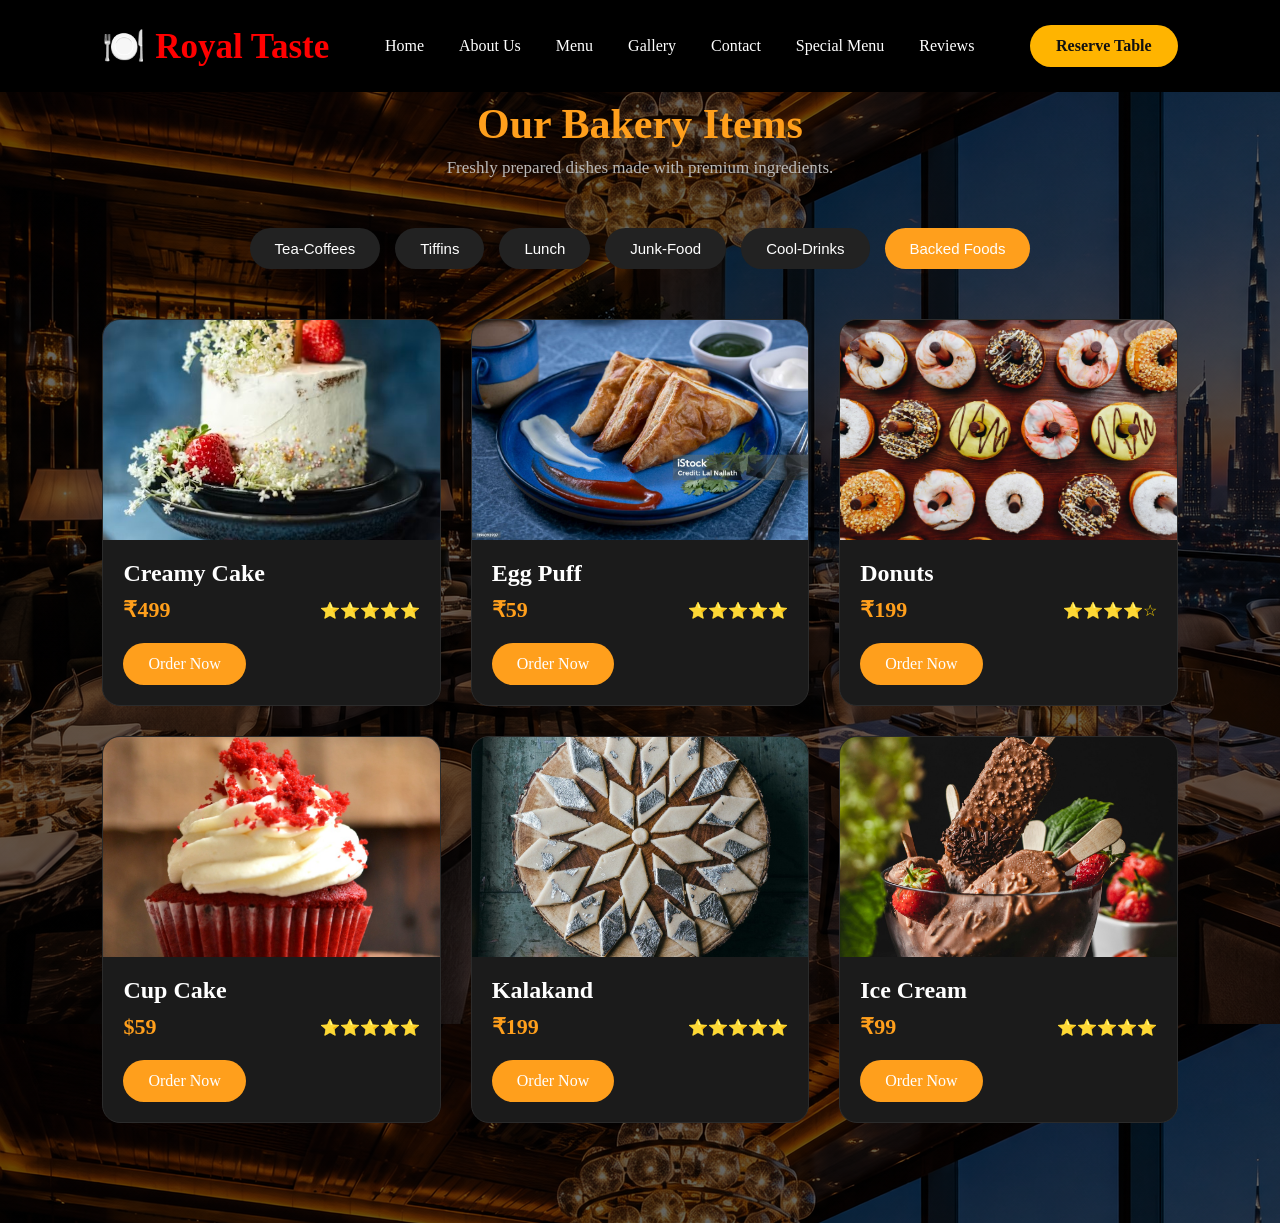
==== baked.html @ 838fa4b8 "initial project upload" ====
<html>
<head>
<title>Menu</title>
<style>
/* ================= MENU SECTION ================= */
*{
    margin:0;
    padding:0;
    box-sizing:border-box;
}
.menu{
    background:#111;
    padding:100px 8%;
    color:#fff;
    background:linear-gradient(rgba(0,0,0,.6),rgba(0,0,0,.6)),
    url("images/picture.png");
}

.section-title{
    text-align:center;
    margin-bottom:50px;
}

.section-title h2{
    font-size:42px;
    color:#ff9f1c;
    margin-bottom:10px;
}

.section-title p{
    color:#bbb;
    font-size:17px;
}

/* Filter Buttons */

.menu-filter{ 
    display:flex;
    justify-content:center;
    flex-wrap:wrap;
    gap:15px;
    margin-bottom:50px; 	
}

.menu-filter button{
    background:#222;
    color:#fff;
    border:none;
    padding:12px 25px;
    border-radius:30px;
    cursor:pointer;
    transition:.3s;
    font-size:15px;
}

.menu-filter button:hover,
.menu-filter .active{
    background:#ff9f1c;
    color:#fff;
}

/* Grid */

.menu-container{
    display:grid;
    grid-template-columns:repeat(auto-fit,minmax(280px,1fr));
    gap:30px;
}

/* Card */

.menu-card{
    background:#1b1b1b;
    border-radius:18px;
    overflow:hidden;
    transition:.4s;
    border:1px solid #2b2b2b;
}

.menu-card:hover{
    transform:translateY(-10px);
    box-shadow:0 15px 35px rgba(255,159,28,.2);
}

.menu-card img{
    width:100%;
    height:220px;
    object-fit:cover;
    transition:.4s;
}

.menu-card:hover img{
    transform:scale(1.08);
}

.menu-content{
    padding:20px;
}

.menu-content h3{
    margin-bottom:10px;
    font-size:24px;
}

.menu-content p{
    color:#aaa;
    line-height:1.6;
    margin-bottom:20px;
}

/* Price & Rating */

.menu-info{
    display:flex;
    justify-content:space-between;
    align-items:center;
    margin-bottom:20px;
}

.price{
    color:#ff9f1c;
    font-size:22px;
    font-weight:700;
}

.rating{
    color:#FFD700;
}

/* Button */

.order-btn{
    display:inline-block;
    text-decoration:none;
    background:#ff9f1c;
    color:#fff;
    padding:12px 25px;
    border-radius:30px;
    transition:.3s;
}

.order-btn:hover{
    background:#ffb347;
    transform:translateY(-3px);
}

/* Responsive */

@media(max-width:768px){

    .section-title h2{
        font-size:34px;
    }

    .menu-filter{
        gap:10px;
    }

    .menu-filter button{
        padding:10px 18px;
        font-size:14px;
    }

}
.navbar{

    width:100%;

    display:flex;
    justify-content:space-between;
    align-items:center;
    background-images:url("C:\Users\User\Desktop\my project1\images\picture1.jpeg");
    padding:25px 8%;

    position:fixed;

    top:0;
    left:0;

    backdrop-filter:blur(10px);

    background:black;

    z-index:1000;
}

.logo{

    font-size:35px;
    font-weight:700;
    color:red;
}

.logo i{

    margin-right:8px;
}

.nav-links{

    display:flex;
    list-style:none;
    gap:35px;
}

.nav-links a{

    text-decoration:none;
    color:white;
    transition:.3s;
    font-weight:500;
}

.nav-links a:hover{

    color:#ffb400;
}
.btn{

    text-decoration:none;
    background:#ffb400;
    color:#111;
    padding:12px 26px;
    border-radius:30px;
    font-weight:600;
    transition:.3s;
}

.btn:hover{

    background:white;
}
</style>
</head>
<body>
<header>

    <!-- Navigation -->

    <nav class="navbar">

        <div class="logo">
            🍽️ Royal Taste
        </div>

        <ul class="nav-links">
            <li><a href="index.html">Home</a></li>
            <li><a href="index.html" target="blank">About Us</a></li>
            <li><a href="#">Menu</a></li>
            <li><a href="index.html" target="blank">Gallery</a></li>
            <li><a href="index.html" target="blank">Contact</a></li>
            <li><a href="index.html" target="blank">Special Menu</a></li>
            <li><a href="index.html" target="blank">Reviews</a></li>
            
        </ul> 

        <a href="#table" class="btn">Reserve Table</a>
    </nav>
</header>
<section class="menu" id="menu">

    <div class="section-title">
        <h2>Our Bakery Items</h2>
        <p>Freshly prepared dishes made with premium ingredients.</p>
    </div>

    <div class="menu-filter">
        <a href="menu.html"><button>Tea-Coffees</button></a>
        <a href="tiffins.html"><button>Tiffins</button></a>
        <a href="lunch.html"><button>Lunch</button></a>
       <a href="junkfood.html"><button>Junk-Food</button></a>
        <a href="cool.html"><button>Cool-Drinks</button></a>
        <a href="baked.html"><button class="active">Backed Foods</button></a>
    </div>

    <div class="menu-container">

        <div class="menu-card">
            <img src="images\cake1.jpeg" alt="bake">
            <div class="menu-content">
                <h3>Creamy Cake</h3>
                <div class="menu-info">
                    <span class="price">₹499</span>
                    <span class="rating">⭐⭐⭐⭐⭐</span>
                </div>

                <a href="#" class="order-btn">Order Now</a>
            </div>
        </div>

        <div class="menu-card">
            <img src="images/puff.jpeg" alt="bake">
            <div class="menu-content">
                <h3>Egg Puff</h3>
                <div class="menu-info">
                    <span class="price">₹59</span>
                    <span class="rating">⭐⭐⭐⭐⭐</span>
                </div>

                <a href="#" class="order-btn">Order Now</a>
            </div>
        </div>

        <div class="menu-card">
            <img src="images/donuts.jpeg" alt="bake">
            <div class="menu-content">
                <h3>Donuts</h3>
                <div class="menu-info">
                    <span class="price">₹199</span>
                    <span class="rating">⭐⭐⭐⭐☆</span>
                </div>

                <a href="#" class="order-btn">Order Now</a>
            </div>
        </div>

        <div class="menu-card">
            <img src="images/cupcake.jpeg" alt="bake">
            <div class="menu-content">
                <h3>Cup Cake</h3>
                <div class="menu-info">
                    <span class="price">$59</span>
                    <span class="rating">⭐⭐⭐⭐⭐</span>
                </div>

                <a href="#" class="order-btn">Order Now</a>
            </div>
        </div>
        <div class="menu-card">
            <img src="images/kalakand.jpeg" alt="bake">
            <div class="menu-content">
                <h3>Kalakand</h3>
                <div class="menu-info">
                    <span class="price">₹199</span>
                    <span class="rating">⭐⭐⭐⭐⭐</span>
                </div>

                <a href="#" class="order-btn">Order Now</a>
            </div>
        </div>
         <div class="menu-card">
            <img src="images/icecreams.jpeg" alt="bake">
            <div class="menu-content">
                <h3>Ice Cream</h3>
                <div class="menu-info">
                    <span class="price">₹99</span>
                    <span class="rating">⭐⭐⭐⭐⭐</span>
                </div>

                <a href="#" class="order-btn">Order Now</a>
            </div>
        </div>
    </div>

</section>
</body>
</html>
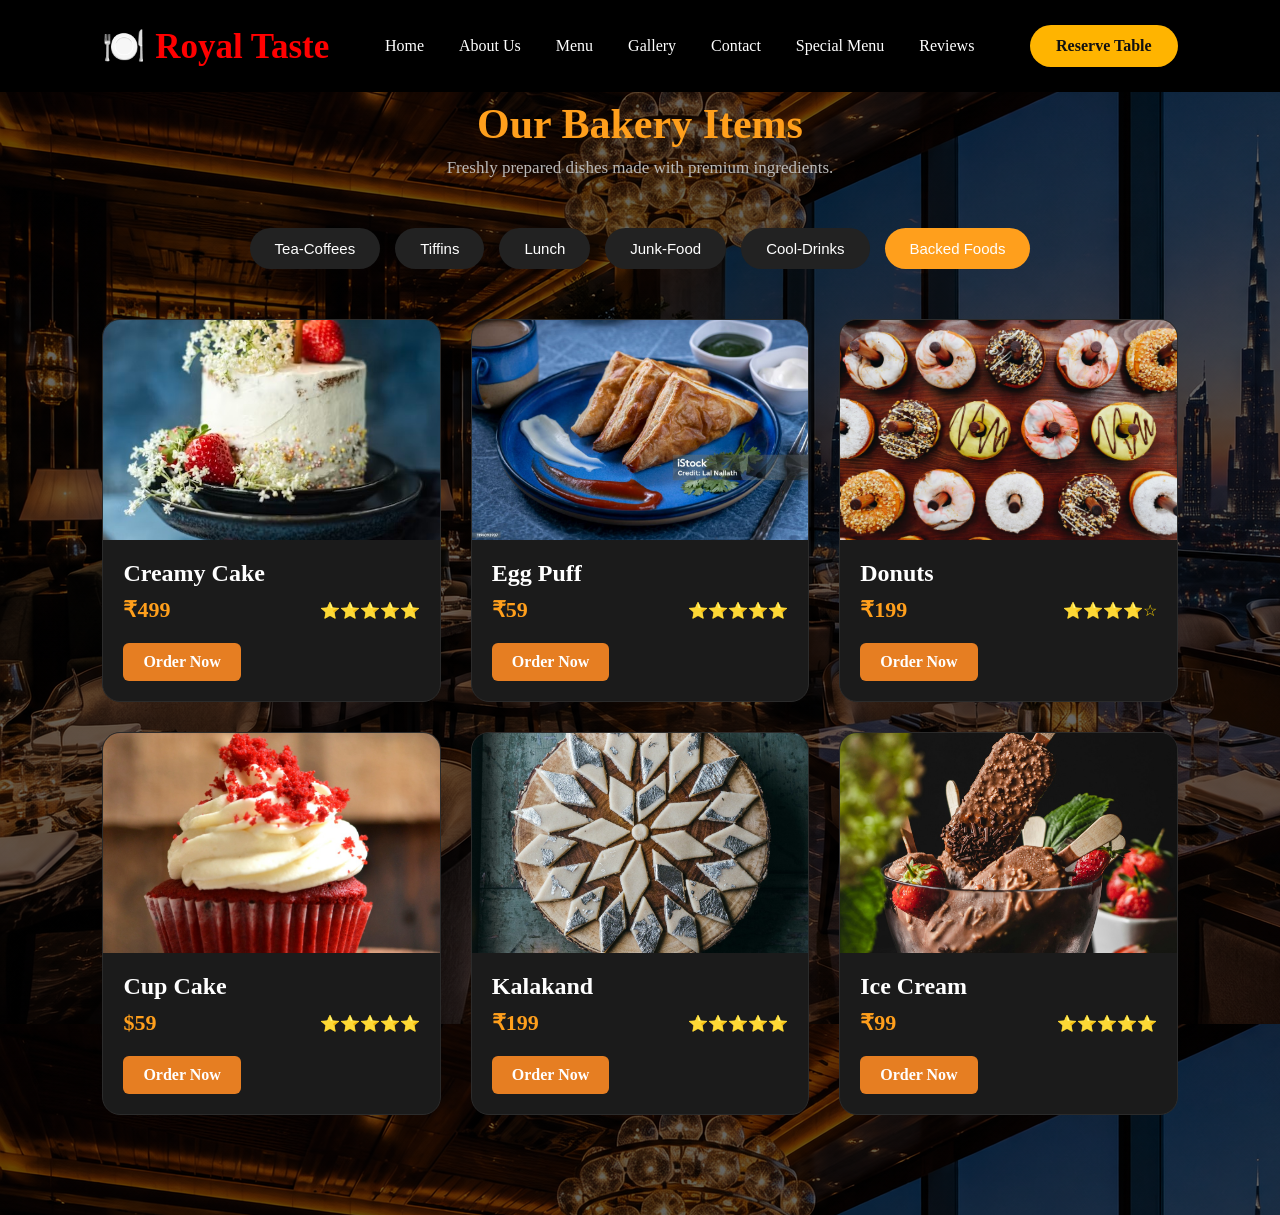
==== commit ad8da86b: "Update baked.html Added order pages for various items with confirmation messages." ====
--- a/baked.html
+++ b/baked.html
@@ -230,6 +230,105 @@
 
     background:white;
 }
+.order-page {
+    display: none;
+}
+
+.order-page:target {
+    display: flex;
+
+    position: fixed;
+    top: 0;
+    left: 0;
+
+    width: 100%;
+    height: 100vh;
+
+    background: #fff8f0;
+
+    justify-content: center;
+    align-items: center;
+
+    z-index: 9999;
+}
+
+.order-card {
+    width: 400px;
+
+    background: white;
+
+    padding: 30px;
+
+    text-align: center;
+
+    border-radius: 20px;
+
+    box-shadow: 0 8px 25px rgba(0,0,0,0.2);
+}
+
+.order-card img {
+    width: 250px;
+    height: 200px;
+
+    object-fit: cover;
+
+    border-radius: 15px;
+}
+
+.order-card h1 {
+    color: #333;
+
+    margin-top: 20px;
+}
+
+.order-card h2 {
+    color: #28a745;
+
+    margin-top: 15px;
+}
+
+.order-card p {
+    color: #555;
+
+    font-size: 17px;
+}
+
+.order-btn {
+    display: inline-block;
+
+    background: #e67e22;
+
+    color: white;
+
+    padding: 10px 20px;
+
+    text-decoration: none;
+
+    border-radius: 6px;
+
+    font-weight: bold;
+}
+
+.order-btn:hover {
+    background: #d35400;
+}
+
+.back-btn {
+    display: inline-block;
+
+    margin-top: 20px;
+
+    background: #e67e22;
+
+    color: white;
+
+    padding: 10px 20px;
+
+    text-decoration: none;
+
+    border-radius: 6px;
+}
+
 </style>
 </head>
 <body>
@@ -284,7 +383,7 @@
                     <span class="rating">⭐⭐⭐⭐⭐</span>
                 </div>
 
-                <a href="#" class="order-btn">Order Now</a>
+                <a href="#cake" target="blank" class="order-btn">Order Now</a>
             </div>
         </div>
 
@@ -297,7 +396,7 @@
                     <span class="rating">⭐⭐⭐⭐⭐</span>
                 </div>
 
-                <a href="#" class="order-btn">Order Now</a>
+                <a href="#puff" target="blank" class="order-btn">Order Now</a>
             </div>
         </div>
 
@@ -310,7 +409,7 @@
                     <span class="rating">⭐⭐⭐⭐☆</span>
                 </div>
 
-                <a href="#" class="order-btn">Order Now</a>
+                <a href="#donuts" target="blank" class="order-btn">Order Now</a>
             </div>
         </div>
 
@@ -323,7 +422,7 @@
                     <span class="rating">⭐⭐⭐⭐⭐</span>
                 </div>
 
-                <a href="#" class="order-btn">Order Now</a>
+                <a href="#cup" target="blank" class="order-btn">Order Now</a>
             </div>
         </div>
         <div class="menu-card">
@@ -335,7 +434,7 @@
                     <span class="rating">⭐⭐⭐⭐⭐</span>
                 </div>
 
-                <a href="#" class="order-btn">Order Now</a>
+                <a href="#sweet" target="blank" class="order-btn">Order Now</a>
             </div>
         </div>
          <div class="menu-card">
@@ -347,11 +446,120 @@
                     <span class="rating">⭐⭐⭐⭐⭐</span>
                 </div>
 
-                <a href="#" class="order-btn">Order Now</a>
+                <a href="#cream" target="blank" class="order-btn">Order Now</a>
             </div>
         </div>
     </div>
 
 </section>
+<div id="cake" class="order-page">
+
+    <div class="order-card">
+
+        <img src="images/cake1.jpeg" alt="baked">
+
+        <h1>Creamy Cake</h1>
+
+        <h2>Your Order is Confirmed!</h2>
+
+        <p>Thank you for ordering from my restaurant.</p>
+
+        <a href="menu.html" class="back-btn">Back to Menu</a>
+
+    </div>
+
+</div>
+
+
+<div id="puff" class="order-page">
+
+    <div class="order-card">
+
+        <img src="images/puff.jpeg" alt="baked">
+
+        <h1>Egg Puff</h1>
+
+        <h2>Your Order is Confirmed!</h2>
+
+        <p>Thank you for ordering from my restaurant.</p>
+
+        <a href="menu.html" class="back-btn">Back to Menu</a>
+
+    </div>
+
+</div>
+<div id="donuts" class="order-page">
+
+    <div class="order-card">
+
+        <img src="images/donuts.jpeg" alt="baked">
+
+        <h1>Donuts</h1>
+
+        <h2>Your Order is Confirmed!</h2>
+
+        <p>Thank you for ordering from my restaurant.</p>
+
+        <a href="menu.html" class="back-btn">Back to Menu</a>
+
+    </div>
+
+</div>
+
+
+<div id="cup" class="order-page">
+
+    <div class="order-card">
+
+        <img src="images/cupcake.jpeg" alt="baked">
+
+        <h1>Cup Cake</h1>
+
+        <h2>Your Order is Confirmed!</h2>
+
+        <p>Thank you for ordering from my restaurant.</p>
+
+        <a href="menu.html" class="back-btn">Back to Menu</a>
+
+    </div>
+
+</div>
+<div id="sweet" class="order-page">
+
+    <div class="order-card">
+
+        <img src="images/kalakand.jpeg" alt="baked">
+
+        <h1>Kalakand</h1>
+
+        <h2>Your Order is Confirmed!</h2>
+
+        <p>Thank you for ordering from my restaurant.</p>
+
+        <a href="menu.html" class="back-btn">Back to Menu</a>
+
+    </div>
+
+</div>
+
+
+<div id="cream" class="order-page">
+
+    <div class="order-card">
+
+        <img src="images/icecreams.jpeg" alt="baked">
+
+        <h1>Ice Cream</h1>
+
+        <h2>Your Order is Confirmed!</h2>
+
+        <p>Thank you for ordering from my restaurant.</p>
+
+        <a href="menu.html" class="back-btn">Back to Menu</a>
+
+    </div>
+
+</div>
+
 </body>
-</html>+</html>
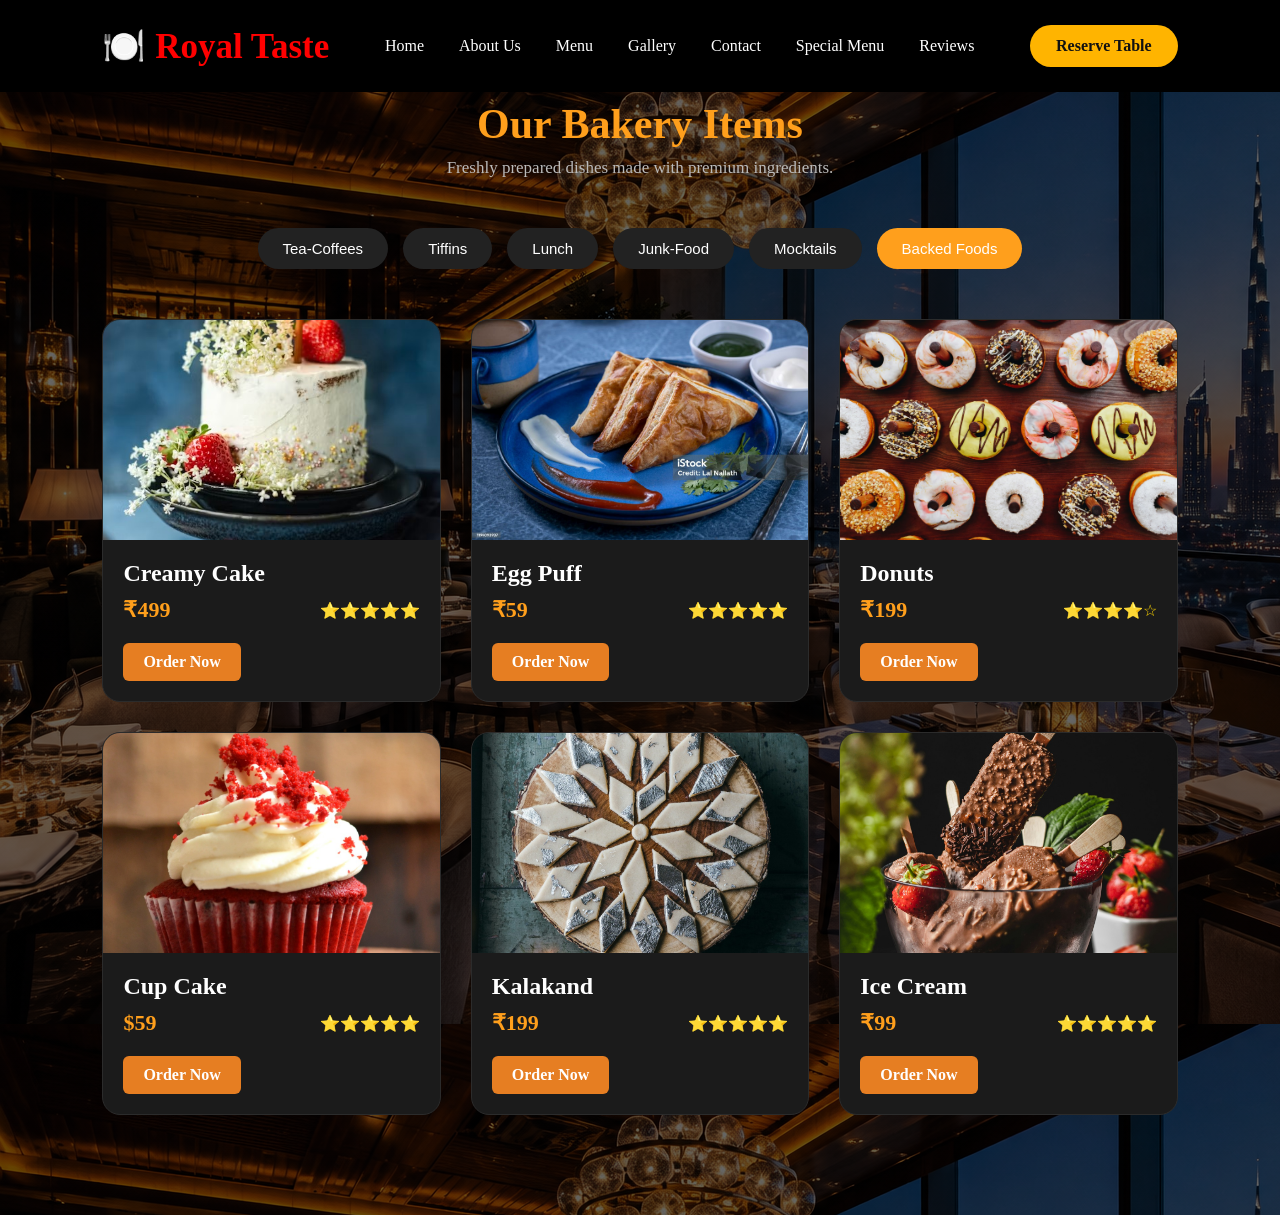
==== commit 70eedcfa: "Update baked.html" ====
--- a/baked.html
+++ b/baked.html
@@ -368,7 +368,7 @@
         <a href="tiffins.html"><button>Tiffins</button></a>
         <a href="lunch.html"><button>Lunch</button></a>
        <a href="junkfood.html"><button>Junk-Food</button></a>
-        <a href="cool.html"><button>Cool-Drinks</button></a>
+        <a href="cool.html"><button>Mocktails</button></a>
         <a href="baked.html"><button class="active">Backed Foods</button></a>
     </div>
 
@@ -464,7 +464,7 @@
 
         <p>Thank you for ordering from my restaurant.</p>
 
-        <a href="menu.html" class="back-btn">Back to Menu</a>
+        <a href="baked.html" class="back-btn">Back to Menu</a>
 
     </div>
 
@@ -483,7 +483,7 @@
 
         <p>Thank you for ordering from my restaurant.</p>
 
-        <a href="menu.html" class="back-btn">Back to Menu</a>
+        <a href="baked.html" class="back-btn">Back to Menu</a>
 
     </div>
 
@@ -500,7 +500,7 @@
 
         <p>Thank you for ordering from my restaurant.</p>
 
-        <a href="menu.html" class="back-btn">Back to Menu</a>
+        <a href="baked.html" class="back-btn">Back to Menu</a>
 
     </div>
 
@@ -519,7 +519,7 @@
 
         <p>Thank you for ordering from my restaurant.</p>
 
-        <a href="menu.html" class="back-btn">Back to Menu</a>
+        <a href="baked.html" class="back-btn">Back to Menu</a>
 
     </div>
 
@@ -536,7 +536,7 @@
 
         <p>Thank you for ordering from my restaurant.</p>
 
-        <a href="menu.html" class="back-btn">Back to Menu</a>
+        <a href="baked.html" class="back-btn">Back to Menu</a>
 
     </div>
 
@@ -555,7 +555,7 @@
 
         <p>Thank you for ordering from my restaurant.</p>
 
-        <a href="menu.html" class="back-btn">Back to Menu</a>
+        <a href="baked.html" class="back-btn">Back to Menu</a>
 
     </div>
 
